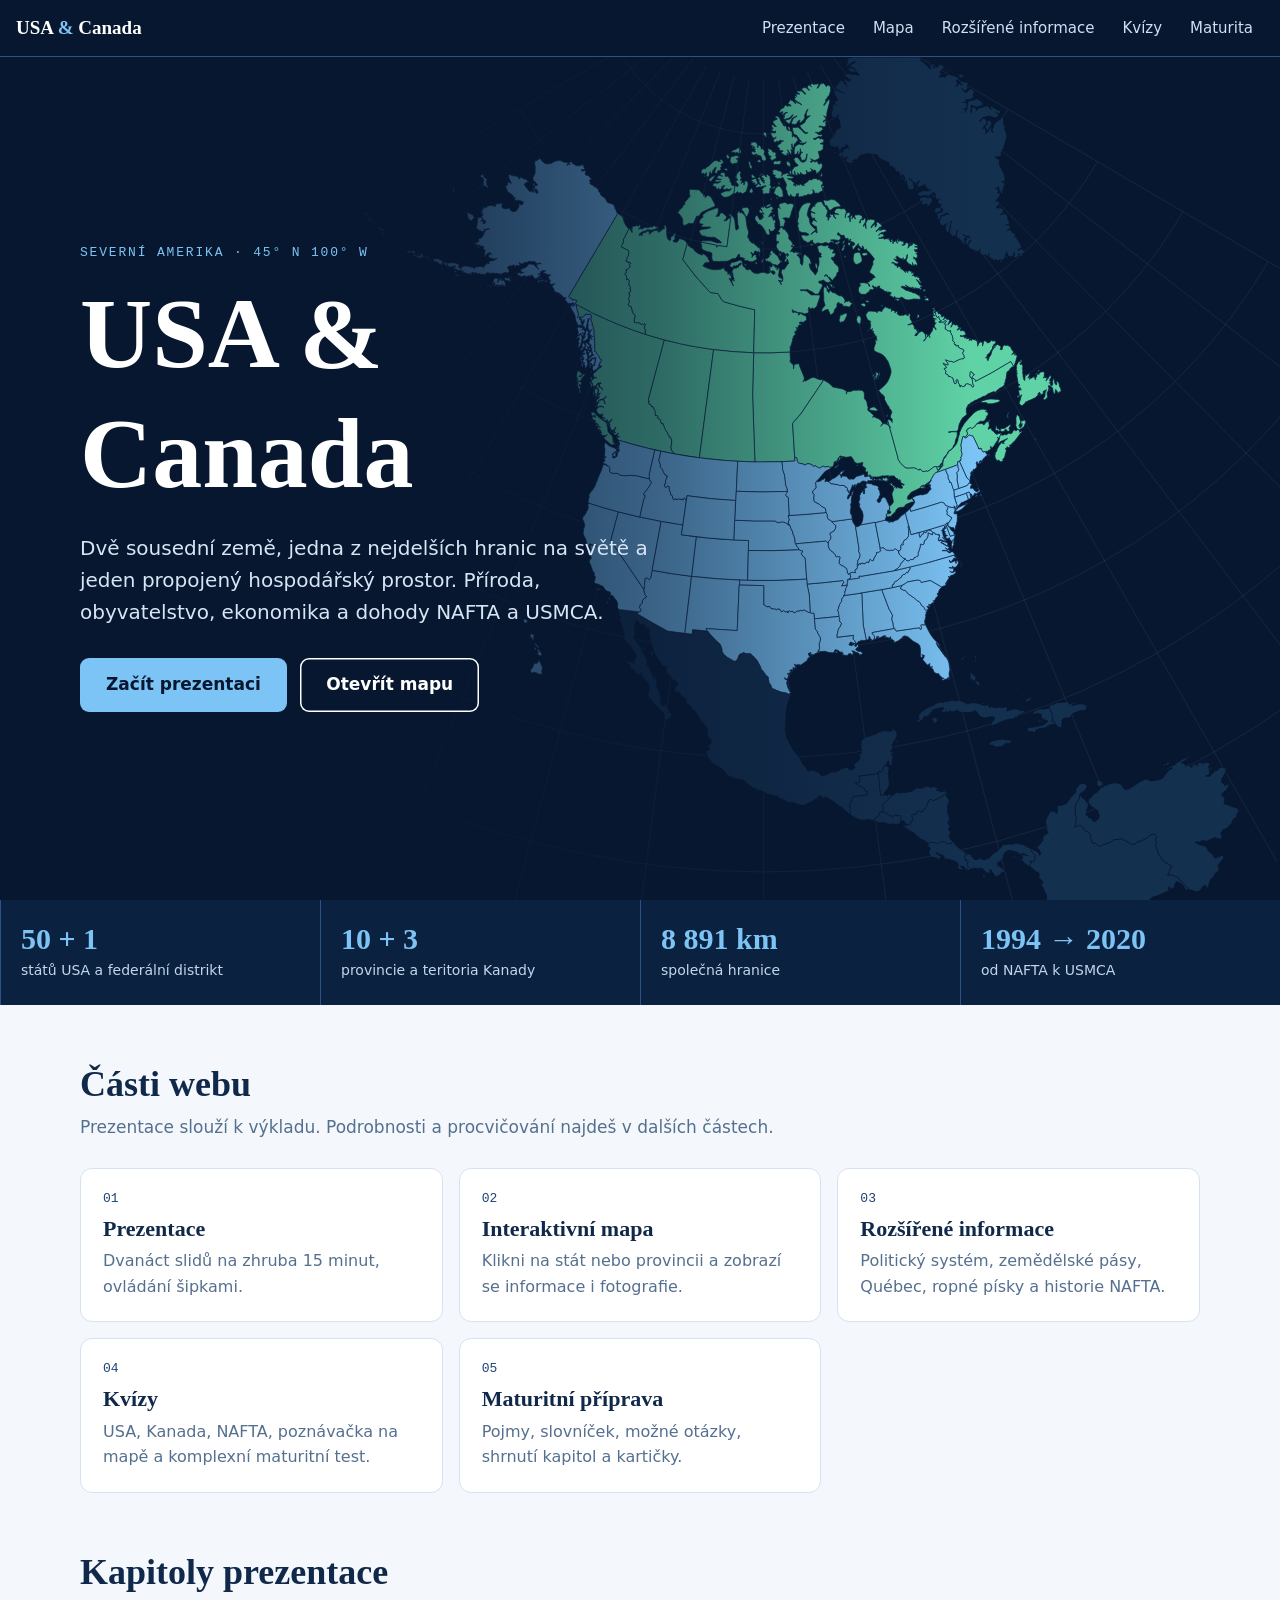
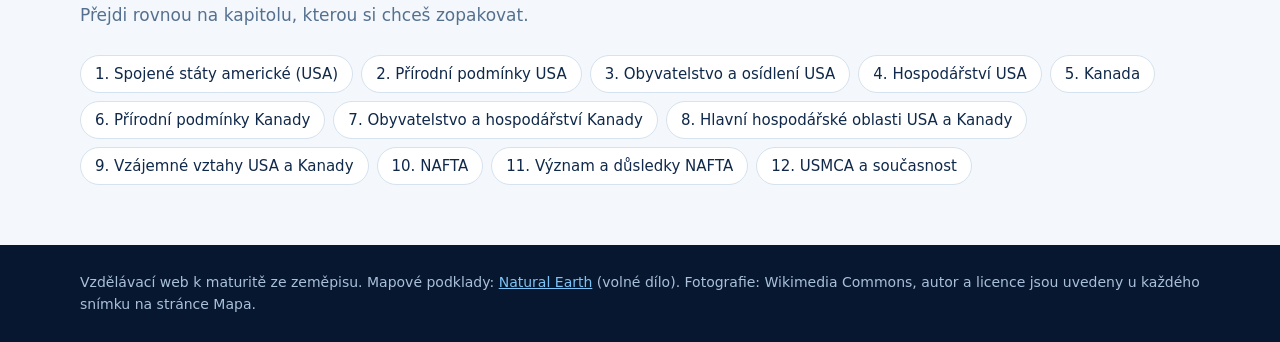
==== index.html @ e376329a "USA & Canada: vzdelavaci web k maturite Co-Authored-By: Claude Opus 5.5 <noreply@anthropic.com>" ====
<!doctype html>
<html lang="cs">
<head>
<meta charset="utf-8"><meta name="viewport" content="width=device-width,initial-scale=1">
<title>USA &amp; Canada | Geografie Severní Ameriky</title>
<meta name="description" content="Vzdělávací web o USA, Kanadě a dohodách NAFTA a USMCA: prezentace, interaktivní mapa, kvízy a maturitní příprava.">
<link rel="stylesheet" href="css/style.css">
</head>
<body>
<header class="top" id="top"></header>
<main>
  <section class="hero">
    <div class="hero-map" id="heromap" aria-hidden="true"></div>
    <div class="wrap" style="width:100%"><div class="hero-t">
      <div class="coord">Severní Amerika · 45° N 100° W</div>
      <h1>USA &amp; Canada</h1>
      <p>Dvě sousední země, jedna z nejdelších hranic na světě a jeden propojený hospodářský prostor. Příroda, obyvatelstvo, ekonomika a dohody NAFTA a USMCA.</p>
      <a class="btn" href="prezentace.html">Začít prezentaci</a>
      <a class="btn ghost" href="mapa.html" style="margin-left:8px">Otevřít mapu</a>
    </div></div>
  </section>
  <section class="stats" aria-label="Základní čísla">
    <div><b>50 + 1</b><span>států USA a federální distrikt</span></div>
    <div><b>10 + 3</b><span>provincie a teritoria Kanady</span></div>
    <div><b>8 891 km</b><span>společná hranice</span></div>
    <div><b>1994 → 2020</b><span>od NAFTA k USMCA</span></div>
  </section>
  <div class="wrap">
    <section class="sec">
      <h2>Části webu</h2>
      <p class="lead">Prezentace slouží k výkladu. Podrobnosti a procvičování najdeš v dalších částech.</p>
      <div class="cards">
        <a class="card" href="prezentace.html"><span class="n">01</span><h3>Prezentace</h3><p>Dvanáct slidů na zhruba 15 minut, ovládání šipkami.</p></a>
        <a class="card" href="mapa.html"><span class="n">02</span><h3>Interaktivní mapa</h3><p>Klikni na stát nebo provincii a zobrazí se informace i fotografie.</p></a>
        <a class="card" href="rozsirene.html"><span class="n">03</span><h3>Rozšířené informace</h3><p>Politický systém, zemědělské pásy, Québec, ropné písky a historie NAFTA.</p></a>
        <a class="card" href="kvizy.html"><span class="n">04</span><h3>Kvízy</h3><p>USA, Kanada, NAFTA, poznávačka na mapě a komplexní maturitní test.</p></a>
        <a class="card" href="maturita.html"><span class="n">05</span><h3>Maturitní příprava</h3><p>Pojmy, slovníček, možné otázky, shrnutí kapitol a kartičky.</p></a>
      </div>
    </section>
    <section class="sec">
      <h2>Kapitoly prezentace</h2>
      <p class="lead">Přejdi rovnou na kapitolu, kterou si chceš zopakovat.</p>
      <div class="chips" id="chapters"></div>
    </section>
  </div>
</main>
<footer id="foot"></footer>
<script src="js/geo-data.js"></script><script src="js/atlas.js"></script><script src="js/app.js"></script><script src="js/slides.js"></script>
<script>
const isUS=id=>id.startsWith("US_");
Atlas.draw(document.getElementById("heromap"),{view:"hero",pad:0,fills:Object.fromEntries(GEO.regions.map(r=>[r.id,isUS(r.id)?"c1":"c3"])),inset:false,title:"Mapa Severní Ameriky"});
document.getElementById("chapters").innerHTML=SLIDES.map((s,i)=>`<a class="chip" href="prezentace.html#${i+1}">${i+1}. ${s.t}</a>`).join("");
</script>
</body>
</html>
---- css/style.css ----
:root{
  --navy-950:#071730;--navy-900:#0b2140;--navy-800:#12305a;--navy-700:#1c4274;--line-dark:#2a5286;
  --sky:#7cc4f5;--sky-soft:#d9eefc;--paper:#f4f8fc;--white:#fff;--ink:#10294a;--muted:#55708f;--line:#d5e2ef;
  --c1:#7cc4f5;--c2:#f2c14e;--c3:#5fd3a6;--c4:#f28f6b;--c5:#b9a3f0;--ok:#127a55;--bad:#b83a3a;
  --serif:Georgia,"Times New Roman",serif;--sans:"Segoe UI",system-ui,-apple-system,Roboto,Arial,sans-serif;
}
*{box-sizing:border-box}
html{scroll-behavior:smooth;-webkit-text-size-adjust:100%}
body{margin:0;background:var(--paper);color:var(--ink);font:17px/1.6 var(--sans);overflow-wrap:break-word}
h1,h2,h3{font-family:var(--serif);font-weight:700;line-height:1.2;margin:0}
a{color:inherit}
button{font:inherit;cursor:pointer}
:focus-visible{outline:3px solid var(--c2);outline-offset:2px}
.wrap{max-width:1160px;margin:0 auto;padding:0 20px}

/* navigace */
.top{background:var(--navy-950);color:#fff;position:sticky;top:0;z-index:30;border-bottom:1px solid var(--line-dark)}
.top nav{display:flex;align-items:center;gap:6px;height:56px;padding:0 16px;overflow-x:auto;scrollbar-width:none}
.top nav::-webkit-scrollbar{display:none}
.brand{font:700 19px var(--serif);text-decoration:none;margin-right:auto;white-space:nowrap;padding-right:20px}
.brand span{color:var(--sky)}
.top a.l{color:#cfe0f2;text-decoration:none;padding:6px 11px;border-radius:7px;font-size:15px;white-space:nowrap}
.top a.l:hover{background:var(--navy-800);color:#fff}
.top a.l[aria-current]{background:var(--sky);color:var(--navy-950);font-weight:600}
footer{background:var(--navy-950);color:#a9c0da;font-size:14px;padding:26px 0;margin-top:60px}
footer a{color:var(--sky)}

/* úvod */
.hero{position:relative;background:var(--navy-950);color:#fff;overflow:hidden;min-height:calc(100vh - 57px);display:flex;align-items:center}
.hero-map{position:absolute;inset:0}
.hero-map svg{position:absolute;right:-6%;top:50%;transform:translateY(-50%);height:118%;width:auto;min-width:72%;max-width:none}
.hero:after{content:"";position:absolute;inset:0;background:linear-gradient(90deg,var(--navy-950) 22%,rgba(7,23,48,.55) 52%,rgba(7,23,48,0) 76%)}
.hero-t{position:relative;z-index:2;padding:60px 0;max-width:600px}
.coord{font:13px ui-monospace,Consolas,monospace;letter-spacing:.14em;color:var(--sky);text-transform:uppercase}
.hero h1{font-size:clamp(52px,9vw,100px);margin:14px 0 18px}
.hero p{font-size:20px;color:#d7e5f4;margin:0 0 30px}
.btn{display:inline-block;background:var(--sky);color:var(--navy-950);border:0;border-radius:9px;padding:13px 26px;font-weight:700;text-decoration:none;transition:transform .12s,background .12s}
.btn:hover{background:#a5d8fa;transform:translateY(-1px)}
.btn.ghost{background:transparent;color:inherit;box-shadow:inset 0 0 0 1.5px currentColor}
.btn.ghost:hover{background:rgba(124,196,245,.15)}
.stats{display:grid;grid-template-columns:repeat(4,1fr);background:var(--navy-900);color:#fff}
.stats div{padding:22px 20px;border-left:1px solid var(--line-dark)}
.stats b{display:block;font:700 30px var(--serif);color:var(--sky)}
.stats span{font-size:14px;color:#c4d6ea}
.sec{padding:58px 0 0}
.sec>h2,.pagehead h1{font-size:36px}
.lead{color:var(--muted);max-width:720px;margin:8px 0 26px}
.cards{display:grid;grid-template-columns:repeat(auto-fill,minmax(310px,1fr));gap:16px}
.card{background:#fff;border:1px solid var(--line);border-radius:12px;padding:22px;text-decoration:none;display:block;transition:border-color .15s,transform .15s}
a.card:hover{border-color:var(--navy-700);transform:translateY(-2px)}
.card h3{font-size:22px;margin:0 0 6px}
.card p{margin:0;color:var(--muted);font-size:16px}
.card .n{font:13px ui-monospace,Consolas,monospace;color:var(--navy-700);display:block;margin-bottom:10px}
.chips{display:flex;flex-wrap:wrap;gap:8px}
.chip{background:#fff;border:1px solid var(--line);color:var(--ink);border-radius:99px;padding:6px 14px;text-decoration:none;font-size:15px}
a.chip:hover{border-color:var(--navy-700)}
.pagehead{background:var(--navy-900);color:#fff;padding:44px 0 38px}
.pagehead p{margin:8px 0 0;color:#c9dbef;max-width:720px}

/* mapy */
.atlas{width:100%}
.atlas svg{display:block;width:100%;height:100%}
.atlas .sea-line{fill:none;stroke:#fff;stroke-opacity:.07;vector-effect:non-scaling-stroke;stroke-width:1}
.atlas .ct{fill:#14304f;stroke:var(--navy-950);stroke-width:.6;vector-effect:non-scaling-stroke}
.atlas .ct.c3{fill:var(--c3)}
.atlas .rg{fill:#27517f;stroke:#0d2547;stroke-width:.7;vector-effect:non-scaling-stroke;stroke-linejoin:round;transition:fill .12s,opacity .12s}
.atlas .rg.dim{fill:#16335a}
.c1{--f:var(--c1)}.c2{--f:var(--c2)}.c3{--f:var(--c3)}.c4{--f:var(--c4)}.c5{--f:var(--c5)}
.atlas .rg.c1,.atlas .rg.c2,.atlas .rg.c3,.atlas .rg.c4,.atlas .rg.c5{fill:var(--f)}
.atlas .rg.target,.atlas .ct.target{fill:var(--c2)}
.atlas text{fill:#fff;paint-order:stroke;stroke:#071730;stroke-linejoin:round;font-family:var(--sans);font-weight:600}
.atlas text.t-range{font-style:italic;fill:#ffe0a8}
.atlas text.t-dark{fill:#071730;stroke:rgba(255,255,255,.65)}
.atlas .ln{fill:none;stroke-linecap:round;stroke-linejoin:round;vector-effect:non-scaling-stroke}
.atlas .ln.range{stroke:#e6a356;stroke-width:6;stroke-opacity:.9}
.atlas .ln.river{stroke:#a9e1ff;stroke-width:3}
.atlas .ln.border{stroke:#fff;stroke-width:4}
.atlas .ln.mega{stroke:var(--c2);stroke-width:7;stroke-opacity:.85}
.atlas .area{fill:rgba(242,193,78,.42);stroke:var(--c2);stroke-width:1.5;stroke-dasharray:5 4;vector-effect:non-scaling-stroke}
.atlas .inset.solid{fill:#0b2140}
.atlas .inset{fill:none;stroke:#8fb2d6;stroke-width:1;stroke-dasharray:4 3;vector-effect:non-scaling-stroke}
.atlas .mk{fill:#fff;stroke:#071730;stroke-width:1.2;vector-effect:non-scaling-stroke}
.atlas .mk.c2,.atlas .mk.c3,.atlas .mk.c4,.atlas .mk.c5,.atlas .mk.c1{fill:var(--f)}
.atlas .rg.hit{cursor:pointer}
.atlas .rg.hit:hover{filter:brightness(1.22)}
.atlas .rg.sel{fill:#fff;stroke:var(--navy-950)}
.atlas .rg.off{opacity:.3}
.legend{display:flex;flex-wrap:wrap;gap:6px 18px;font-size:.82em;color:#d7e5f4;margin-top:8px}
.legend i{display:inline-block;width:14px;height:14px;border-radius:3px;background:var(--f);vertical-align:-2px;margin-right:6px}

/* prezentace */
body.deckpage{background:var(--navy-950);height:100vh;height:100dvh;overflow:hidden;display:flex;flex-direction:column}
#deck{flex:1;min-height:0;display:flex;flex-direction:column;background:var(--navy-950);color:#fff}
.viewport{flex:1;min-height:0;position:relative;overflow:hidden}
.stage{width:1600px;height:900px;position:absolute;left:50%;top:50%;transform-origin:center}
.slide{width:100%;height:100%;display:flex;flex-direction:column;padding:44px 60px 34px;animation:in .28s ease}
@keyframes in{from{opacity:0;transform:translateX(16px)}to{opacity:1;transform:none}}
@media (prefers-reduced-motion:reduce){.slide{animation:none}html{scroll-behavior:auto}}
.slide .kick{font:17px ui-monospace,Consolas,monospace;color:var(--sky);letter-spacing:.12em;text-transform:uppercase}
.slide h2{font-size:56px;margin:6px 0 24px}
.body{flex:1;min-height:0;display:grid;grid-template-columns:minmax(0,1fr) minmax(0,1fr);gap:36px}
.body.wide{grid-template-columns:minmax(0,1.32fr) minmax(0,1fr)}
.body.full{grid-template-columns:1fr 1fr}
.slide ul{list-style:none;margin:0;padding:0}
.slide li{position:relative;padding:0 0 0 24px;margin:0 0 12px;font-size:29px;line-height:1.26;color:#e7f0fa}
.slide li:before{content:"";position:absolute;left:0;top:.46em;width:10px;height:10px;background:var(--sky);border-radius:50%}
.slide li b{color:#fff}
.groups{display:grid;grid-template-columns:1fr 1fr;gap:26px}
.groups h3{font:700 30px var(--serif);color:var(--sky);margin:0 0 14px}
.groups li{font-size:25px;margin-bottom:10px}
.body.full .groups{grid-column:1/3;gap:60px}
.body.full .groups li{font-size:29px;margin-bottom:15px}
.body.full .bad li:before{background:var(--c4)}.body.full .good li:before{background:var(--c3)}
.body.full .bad h3{color:var(--c4)}.body.full .good h3{color:var(--c3)}
.sub{font:italic 28px var(--serif);color:var(--sky);margin:-12px 0 16px}
.vis{min-height:0;display:flex;flex-direction:column;font-size:21px}
.vis .atlas{flex:1;min-height:0;display:flex;flex-direction:column}
.vis .atlas svg{flex:1;min-height:0}
.cap{font-size:17px;color:#9fb9d6;margin-top:6px}
.controls{height:54px;flex:none;display:flex;align-items:center;gap:12px;padding:0 16px;border-top:1px solid var(--line-dark);background:var(--navy-900)}
.controls button{background:var(--navy-800);color:#fff;border:0;border-radius:8px;height:38px;min-width:46px;padding:0 12px}
.controls button:hover{background:var(--navy-700)}
.controls button:disabled{opacity:.35;cursor:default}
.bar{flex:1;height:5px;background:var(--navy-700);border-radius:9px;overflow:hidden}
.bar i{display:block;height:100%;background:var(--sky);transition:width .2s}
.count{font:14px ui-monospace,Consolas,monospace;color:#c4d6ea;white-space:nowrap}
.hint{font-size:13px;color:#8fa9c6;white-space:nowrap}

/* interaktivní mapa */
body.mappage{background:var(--navy-950);color:#fff}
.maplayout{display:grid;grid-template-columns:minmax(0,1fr) 420px;min-height:calc(100vh - 57px)}
.mapcol{padding:20px 24px;min-width:0}
.mapcol h1{font-size:32px}
.mapcol p{color:#c4d6ea;margin:4px 0 12px}
.filters{display:flex;flex-wrap:wrap;gap:7px;margin-bottom:10px}
.filters button{background:var(--navy-800);color:#dce9f6;border:1px solid var(--line-dark);border-radius:99px;padding:5px 13px;font-size:14px}
.filters button[aria-pressed=true]{background:var(--sky);color:var(--navy-950);border-color:var(--sky);font-weight:600}
#map svg{max-height:calc(100vh - 225px)}
.panel{background:var(--navy-900);border-left:1px solid var(--line-dark);padding:24px;max-height:calc(100vh - 57px);overflow:auto;position:sticky;top:57px}
.panel h2{font-size:32px}
.panel .tag{color:var(--sky);font-size:15px;margin:4px 0 14px}
.panel figure{margin:0 0 14px}
.panel img{width:100%;aspect-ratio:16/10;object-fit:cover;border-radius:9px;display:block;background:var(--navy-800)}
.panel figcaption{font-size:12.5px;color:#9fb9d6;margin-top:5px;line-height:1.4}
.panel figcaption a{color:#bcdcf6}
.panel ul{padding-left:20px;margin:0 0 14px}
.panel li{margin-bottom:6px}
.fun{background:var(--navy-800);border-left:3px solid var(--c2);padding:11px 14px;border-radius:0 8px 8px 0;font-size:16px}
.fun b{color:var(--c2);display:block;font-size:13px;letter-spacing:.06em;text-transform:uppercase}

/* obsah */
.layout{display:grid;grid-template-columns:230px minmax(0,1fr);gap:44px;padding-top:36px}
.toc{position:sticky;top:76px;align-self:start;font-size:15px}
.toc b{display:block;margin:14px 0 4px;font-family:var(--serif);font-size:17px}
.toc a{display:block;color:var(--muted);text-decoration:none;padding:2px 0}
.toc a:hover{color:var(--navy-700)}
article h2{font-size:34px;margin:0 0 6px;padding-top:12px}
article .part{margin-bottom:48px}
article h3{font-size:24px;margin:30px 0 8px;scroll-margin-top:76px}
article p{margin:0 0 12px}
article ul{margin:0 0 12px;padding-left:22px}
.tblw{overflow-x:auto;margin:10px 0 16px}
table{border-collapse:collapse;width:100%;background:#fff;font-size:16px}
th,td{padding:8px 12px;border:1px solid var(--line);text-align:left;vertical-align:top}
th{background:var(--navy-900);color:#fff;font-weight:600}

/* kvízy a maturita */
.quizbox{max-width:800px;margin:32px auto 0}
.qhead{display:flex;justify-content:space-between;font-size:15px;color:var(--muted);margin-bottom:6px}
.qbar{height:6px;background:var(--line);border-radius:9px;overflow:hidden;margin-bottom:22px}
.qbar i{display:block;height:100%;background:var(--navy-700)}
.q{font:700 26px/1.3 var(--serif);margin:0 0 18px}
.qmap{background:var(--navy-950);color:#fff;border-radius:12px;padding:10px;margin-bottom:16px;font-size:16px}
.qmap svg{max-height:340px}
.opts{display:grid;gap:10px}
.opt{display:flex;gap:13px;align-items:flex-start;text-align:left;background:#fff;border:1.5px solid var(--line);border-radius:10px;padding:13px 15px;color:var(--ink);width:100%}
.opt:hover:not(:disabled){border-color:var(--navy-700)}
.opt b{flex:none;width:28px;height:28px;line-height:28px;text-align:center;border-radius:6px;background:var(--sky-soft);font-size:15px}
.opt.right{border-color:var(--ok);background:#e6f6ef}.opt.right b{background:var(--ok);color:#fff}
.opt.wrong{border-color:var(--bad);background:#fbeaea}.opt.wrong b{background:var(--bad);color:#fff}
.opt:disabled{cursor:default;color:var(--ink)}
.expl{margin:16px 0;padding:13px 16px;border-radius:9px;background:var(--sky-soft)}
.expl b{display:block}
.rownext{display:flex;justify-content:flex-end;gap:10px;flex-wrap:wrap}
.btn.dark{background:var(--navy-900);color:#fff}
.btn.dark:hover{background:var(--navy-700)}
.result{text-align:center;padding:20px 0}
.result .pct{font:700 92px/1 var(--serif);color:var(--navy-700)}
.review{margin-top:28px}
.review .card{margin-bottom:10px}
.tabs{display:flex;flex-wrap:wrap;gap:8px;margin:28px 0 22px}
.tabs button{background:#fff;border:1px solid var(--line);border-radius:8px;padding:8px 15px;color:var(--ink)}
.tabs button[aria-selected=true]{background:var(--navy-900);color:#fff;border-color:var(--navy-900)}
dl.terms{display:grid;grid-template-columns:repeat(auto-fill,minmax(330px,1fr));gap:12px;margin:0}
dl.terms div{background:#fff;border:1px solid var(--line);border-radius:10px;padding:13px 16px}
dl.terms dt{font:700 19px var(--serif)}
dl.terms dd{margin:3px 0 0;color:#365272;font-size:16px}
.search{width:100%;max-width:420px;padding:10px 14px;border:1px solid var(--line);border-radius:8px;font:inherit;margin-bottom:16px}
details{background:#fff;border:1px solid var(--line);border-radius:10px;margin-bottom:9px}
summary{cursor:pointer;font-weight:600;padding:13px 16px}
details>div{padding:0 16px 14px 16px;color:#2f4a6b}
.flash{perspective:1200px;max-width:600px;margin:0 auto;height:310px}
.flash button.face-w{all:unset;display:block;width:100%;height:100%;cursor:pointer}
.flash .in{position:relative;display:block;width:100%;height:100%;transition:transform .4s;transform-style:preserve-3d}
.flash .flip .in{transform:rotateY(180deg)}
.flash .f{position:absolute;inset:0;display:flex;align-items:center;justify-content:center;text-align:center;padding:28px;border-radius:16px;backface-visibility:hidden;-webkit-backface-visibility:hidden}
.flash .f1{background:var(--navy-900);color:#fff;font:700 38px/1.2 var(--serif)}
.flash .f2{background:#fff;border:1.5px solid var(--navy-700);transform:rotateY(180deg);font-size:21px;line-height:1.45}
.fctl{display:flex;justify-content:center;gap:10px;margin-top:18px;flex-wrap:wrap}
.fstat{text-align:center;color:var(--muted);margin-bottom:12px}

@media (max-width:900px){
  .maplayout{grid-template-columns:1fr}
  .panel{position:static;max-height:none;border-left:0;border-top:1px solid var(--line-dark)}
  #map svg{max-height:none}
  .layout{grid-template-columns:1fr;gap:10px}
  .toc{position:static;background:#fff;border:1px solid var(--line);border-radius:10px;padding:6px 16px 14px}
  .stats{grid-template-columns:1fr 1fr}
  .hero:after{background:rgba(7,23,48,.68)}
  .hero-map svg{right:-30%;height:100%}
  body.deckpage{height:auto;overflow:auto;display:block}
  .viewport{overflow:visible}
  .stage{position:static;width:auto;height:auto;transform:none!important}
  .slide{padding:22px 16px;height:auto}
  .slide h2{font-size:32px;margin-bottom:16px}
  .body,.body.wide,.body.full{display:block}
  .slide li,.groups li,.body.full .groups li{font-size:18px}
  .groups{grid-template-columns:1fr;gap:12px}
  .groups h3{font-size:23px}
  .sub{font-size:20px;margin:-8px 0 12px}
  .vis{margin-top:18px;font-size:14px}
  .controls{position:sticky;bottom:0}
  .hint{display:none}
  .q{font-size:22px}
  .flash .f1{font-size:29px}
  dl.terms{grid-template-columns:1fr}
  .cards{grid-template-columns:1fr}
}
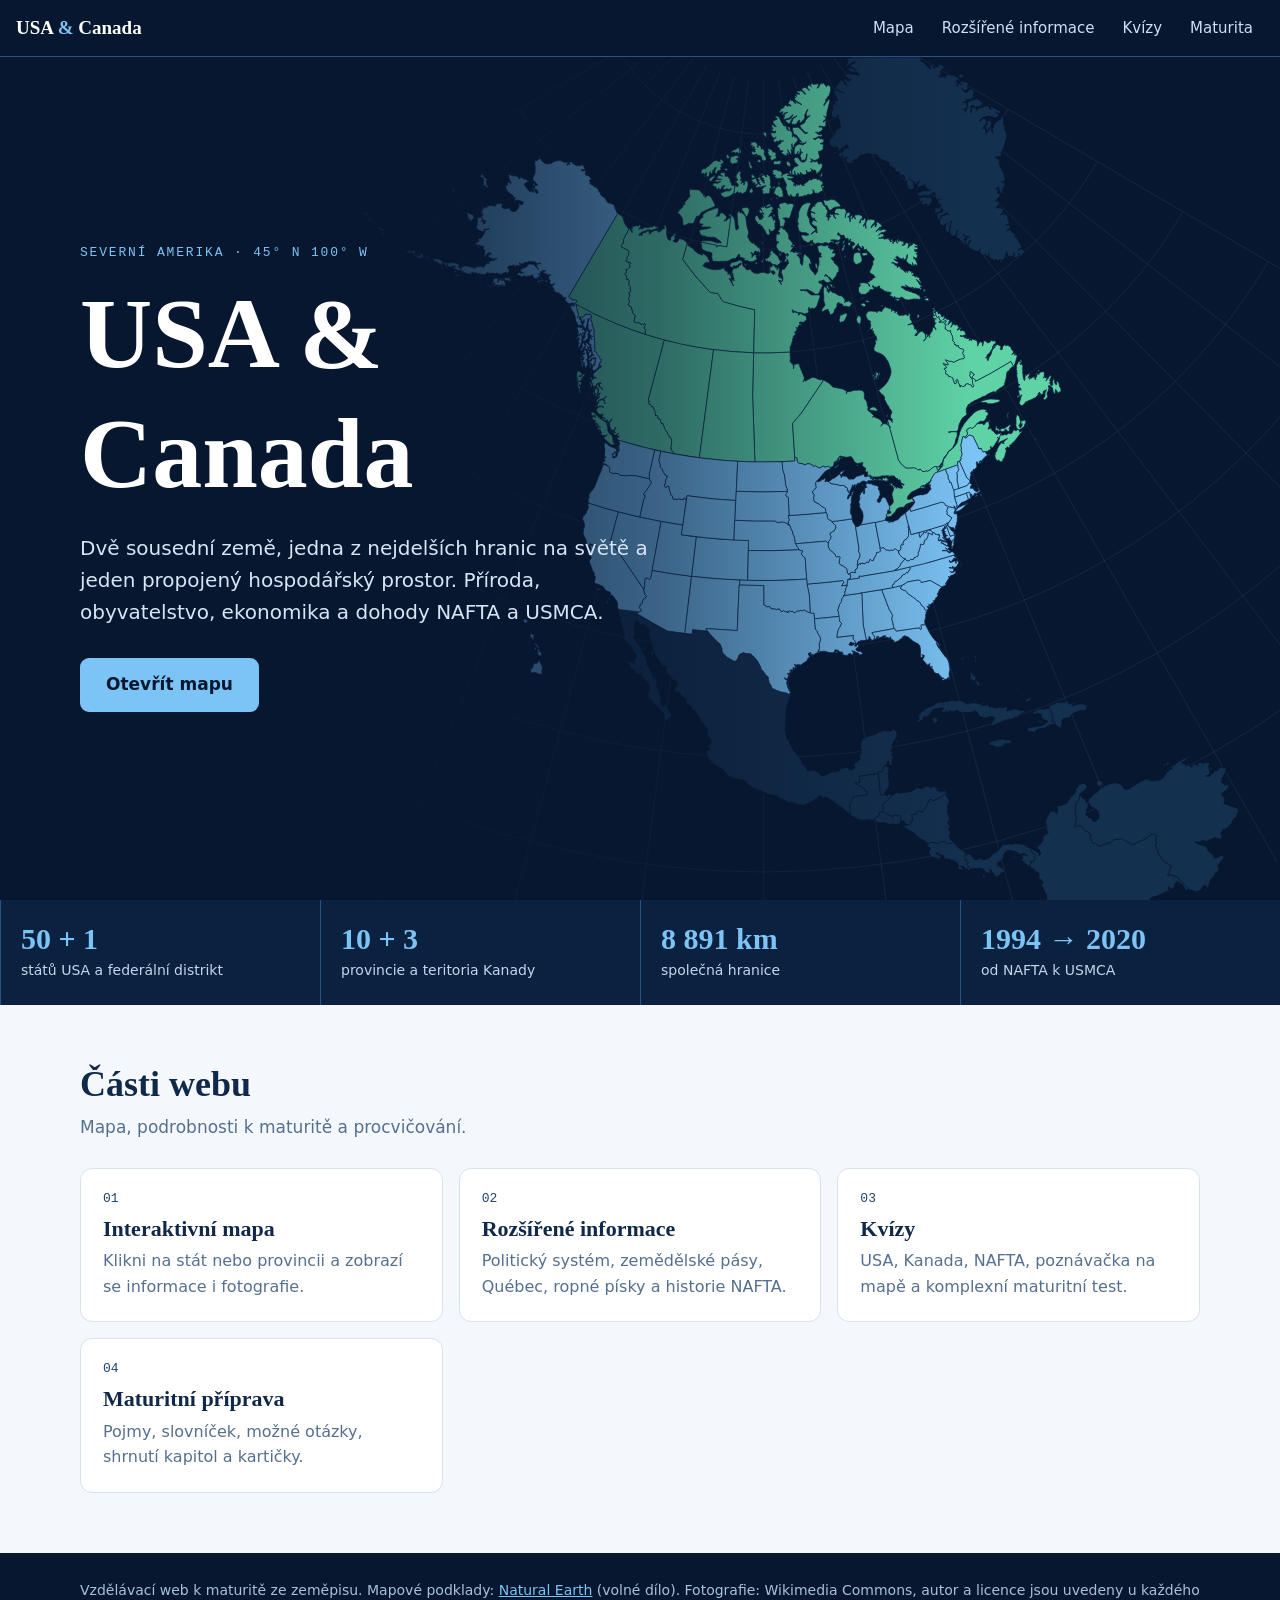
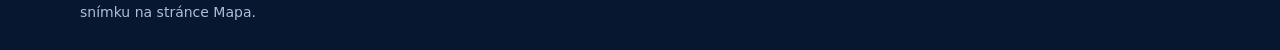
==== commit c0f97265: "Odstraneni prezentace z webu Co-Authored-By: Claude Opus 5.5 <noreply@anthropic.com>" ====
--- a/index.html
+++ b/index.html
@@ -15,8 +15,7 @@
       <div class="coord">Severní Amerika · 45° N 100° W</div>
       <h1>USA &amp; Canada</h1>
       <p>Dvě sousední země, jedna z nejdelších hranic na světě a jeden propojený hospodářský prostor. Příroda, obyvatelstvo, ekonomika a dohody NAFTA a USMCA.</p>
-      <a class="btn" href="prezentace.html">Začít prezentaci</a>
-      <a class="btn ghost" href="mapa.html" style="margin-left:8px">Otevřít mapu</a>
+      <a class="btn" href="mapa.html">Otevřít mapu</a>
     </div></div>
   </section>
   <section class="stats" aria-label="Základní čísla">
@@ -28,28 +27,21 @@
   <div class="wrap">
     <section class="sec">
       <h2>Části webu</h2>
-      <p class="lead">Prezentace slouží k výkladu. Podrobnosti a procvičování najdeš v dalších částech.</p>
+      <p class="lead">Mapa, podrobnosti k maturitě a procvičování.</p>
       <div class="cards">
-        <a class="card" href="prezentace.html"><span class="n">01</span><h3>Prezentace</h3><p>Dvanáct slidů na zhruba 15 minut, ovládání šipkami.</p></a>
-        <a class="card" href="mapa.html"><span class="n">02</span><h3>Interaktivní mapa</h3><p>Klikni na stát nebo provincii a zobrazí se informace i fotografie.</p></a>
-        <a class="card" href="rozsirene.html"><span class="n">03</span><h3>Rozšířené informace</h3><p>Politický systém, zemědělské pásy, Québec, ropné písky a historie NAFTA.</p></a>
-        <a class="card" href="kvizy.html"><span class="n">04</span><h3>Kvízy</h3><p>USA, Kanada, NAFTA, poznávačka na mapě a komplexní maturitní test.</p></a>
-        <a class="card" href="maturita.html"><span class="n">05</span><h3>Maturitní příprava</h3><p>Pojmy, slovníček, možné otázky, shrnutí kapitol a kartičky.</p></a>
+        <a class="card" href="mapa.html"><span class="n">01</span><h3>Interaktivní mapa</h3><p>Klikni na stát nebo provincii a zobrazí se informace i fotografie.</p></a>
+        <a class="card" href="rozsirene.html"><span class="n">02</span><h3>Rozšířené informace</h3><p>Politický systém, zemědělské pásy, Québec, ropné písky a historie NAFTA.</p></a>
+        <a class="card" href="kvizy.html"><span class="n">03</span><h3>Kvízy</h3><p>USA, Kanada, NAFTA, poznávačka na mapě a komplexní maturitní test.</p></a>
+        <a class="card" href="maturita.html"><span class="n">04</span><h3>Maturitní příprava</h3><p>Pojmy, slovníček, možné otázky, shrnutí kapitol a kartičky.</p></a>
       </div>
-    </section>
-    <section class="sec">
-      <h2>Kapitoly prezentace</h2>
-      <p class="lead">Přejdi rovnou na kapitolu, kterou si chceš zopakovat.</p>
-      <div class="chips" id="chapters"></div>
     </section>
   </div>
 </main>
 <footer id="foot"></footer>
-<script src="js/geo-data.js"></script><script src="js/atlas.js"></script><script src="js/app.js"></script><script src="js/slides.js"></script>
+<script src="js/geo-data.js"></script><script src="js/atlas.js"></script><script src="js/app.js"></script>
 <script>
 const isUS=id=>id.startsWith("US_");
 Atlas.draw(document.getElementById("heromap"),{view:"hero",pad:0,fills:Object.fromEntries(GEO.regions.map(r=>[r.id,isUS(r.id)?"c1":"c3"])),inset:false,title:"Mapa Severní Ameriky"});
-document.getElementById("chapters").innerHTML=SLIDES.map((s,i)=>`<a class="chip" href="prezentace.html#${i+1}">${i+1}. ${s.t}</a>`).join("");
 </script>
 </body>
 </html>
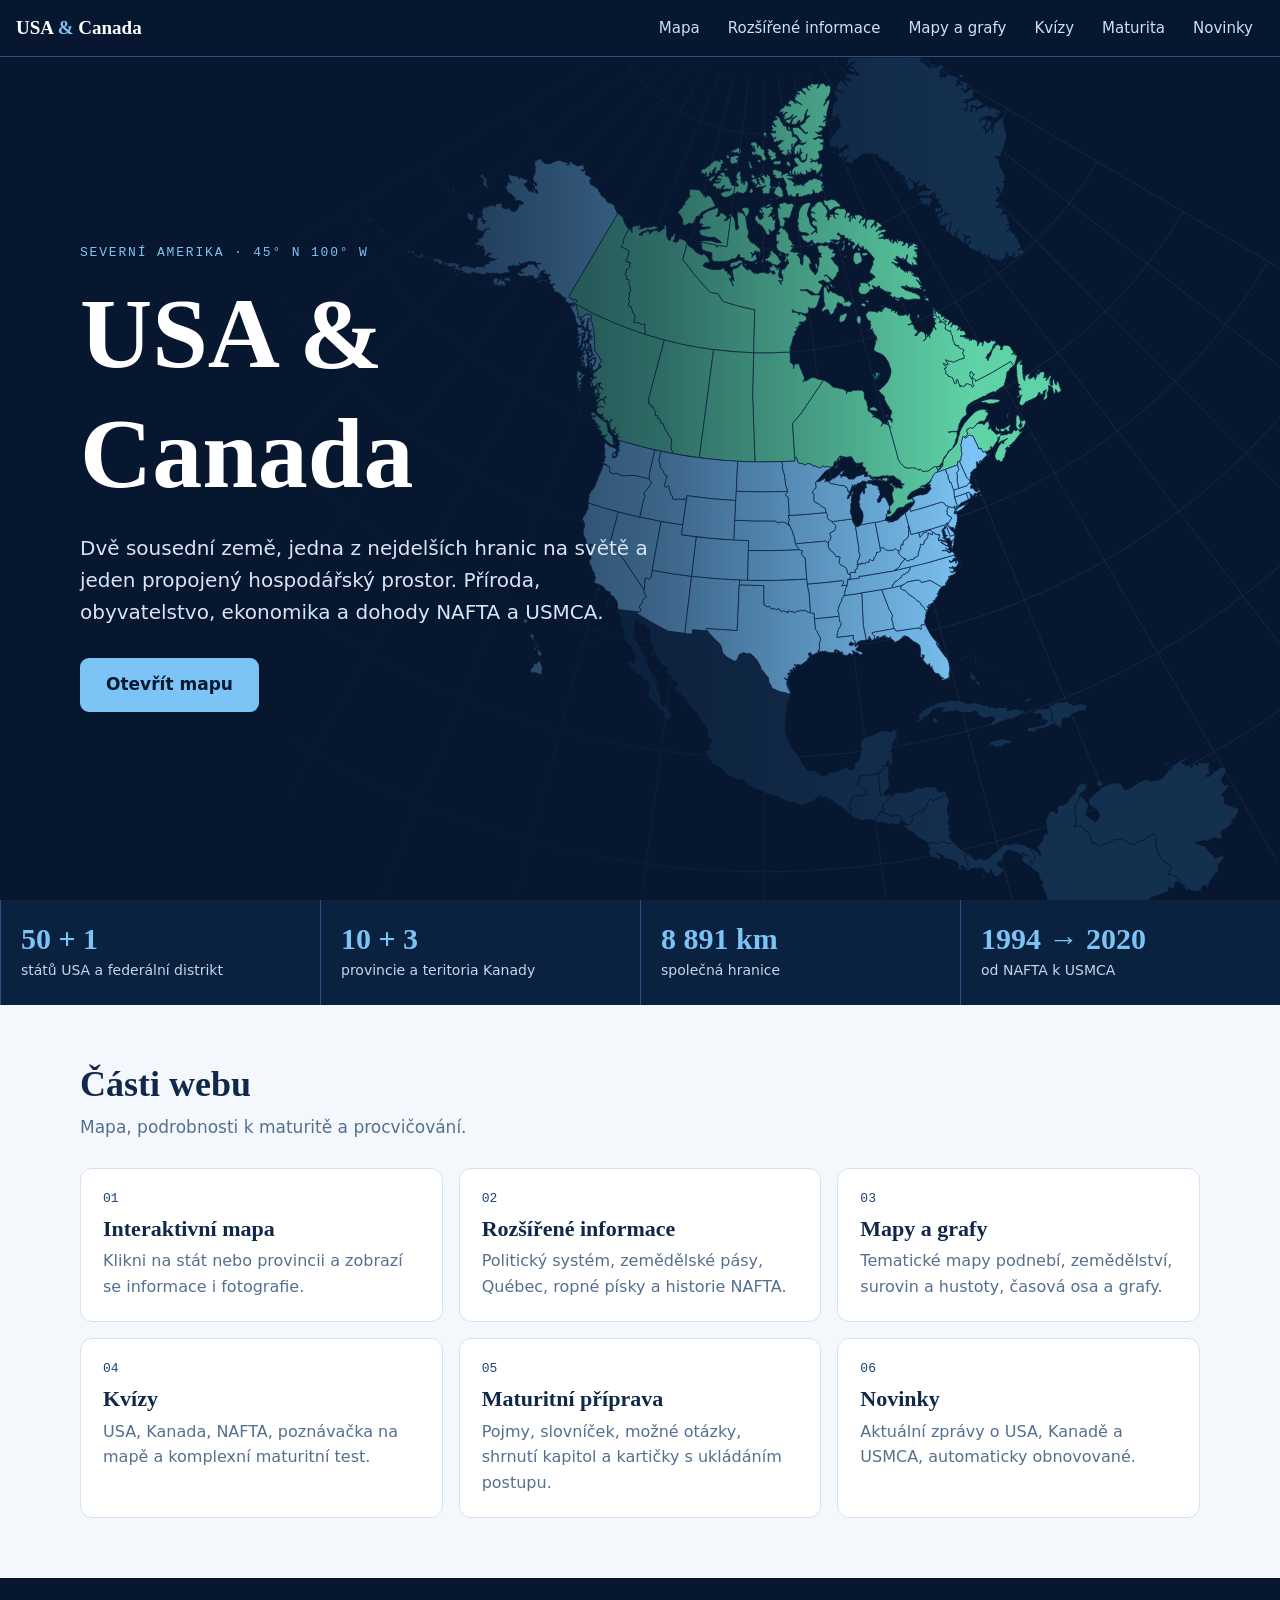
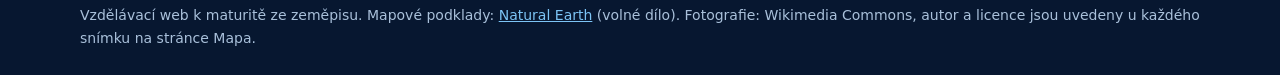
==== commit 7d92e4c2: "Mapy a grafy, casova osa, karticky s pameti, slovnicek, novinky Co-Authored-By: Claude Opus 5.5 <nor" ====
--- a/index.html
+++ b/index.html
@@ -31,8 +31,10 @@
       <div class="cards">
         <a class="card" href="mapa.html"><span class="n">01</span><h3>Interaktivní mapa</h3><p>Klikni na stát nebo provincii a zobrazí se informace i fotografie.</p></a>
         <a class="card" href="rozsirene.html"><span class="n">02</span><h3>Rozšířené informace</h3><p>Politický systém, zemědělské pásy, Québec, ropné písky a historie NAFTA.</p></a>
-        <a class="card" href="kvizy.html"><span class="n">03</span><h3>Kvízy</h3><p>USA, Kanada, NAFTA, poznávačka na mapě a komplexní maturitní test.</p></a>
-        <a class="card" href="maturita.html"><span class="n">04</span><h3>Maturitní příprava</h3><p>Pojmy, slovníček, možné otázky, shrnutí kapitol a kartičky.</p></a>
+        <a class="card" href="prehled.html"><span class="n">03</span><h3>Mapy a grafy</h3><p>Tematické mapy podnebí, zemědělství, surovin a hustoty, časová osa a grafy.</p></a>
+        <a class="card" href="kvizy.html"><span class="n">04</span><h3>Kvízy</h3><p>USA, Kanada, NAFTA, poznávačka na mapě a komplexní maturitní test.</p></a>
+        <a class="card" href="maturita.html"><span class="n">05</span><h3>Maturitní příprava</h3><p>Pojmy, slovníček, možné otázky, shrnutí kapitol a kartičky s ukládáním postupu.</p></a>
+        <a class="card" href="novinky.html"><span class="n">06</span><h3>Novinky</h3><p>Aktuální zprávy o USA, Kanadě a USMCA, automaticky obnovované.</p></a>
       </div>
     </section>
   </div>
--- a/css/style.css
+++ b/css/style.css
@@ -148,6 +148,11 @@
 .fun{background:var(--navy-800);border-left:3px solid var(--c2);padding:11px 14px;border-radius:0 8px 8px 0;font-size:16px}
 .fun b{color:var(--c2);display:block;font-size:13px;letter-spacing:.06em;text-transform:uppercase}
 
+.mapsearch{width:100%;max-width:340px;padding:7px 12px;border-radius:8px;border:1px solid var(--line-dark);background:var(--navy-800);color:#fff;font:inherit;margin-bottom:10px}
+.facts{background:transparent;margin:0 0 14px;font-size:15px}
+.facts th,.facts td{background:transparent;border:0;border-bottom:1px solid var(--line-dark);padding:5px 8px 5px 0;color:#e7f0fa}
+.facts th{color:#9fc4e6;font-weight:500;white-space:nowrap}
+.panel .src{font-size:13px;color:#9fb9d6;margin:12px 0 0}.panel .src a{color:#bcdcf6}
 /* obsah */
 .layout{display:grid;grid-template-columns:230px minmax(0,1fr);gap:44px;padding-top:36px}
 .toc{position:sticky;top:76px;align-self:start;font-size:15px}
@@ -164,6 +169,19 @@
 th,td{padding:8px 12px;border:1px solid var(--line);text-align:left;vertical-align:top}
 th{background:var(--navy-900);color:#fff;font-weight:600}
 
+/* slepá mapa */
+.blind{max-width:1040px;margin:26px auto 0}
+.bprompt{background:var(--navy-900);color:#fff;border-radius:12px 12px 0 0;padding:14px 20px;display:flex;justify-content:space-between;gap:14px;align-items:center;flex-wrap:wrap}
+.bprompt strong{font:700 27px var(--serif);color:var(--c2)}
+.bmap{background:var(--navy-950);padding:10px;border-radius:0 0 12px 12px}
+.bmap svg{max-height:calc(100vh - 200px)}.blind{scroll-margin-top:66px}
+.bmap .rg.hit:hover{fill:#3a6fa8;filter:none}
+.bmap .rg.ok{fill:var(--c3)}.bmap .rg.no{fill:var(--bad)}.bmap .rg.show{fill:var(--c2)}
+.bmap .pt{cursor:pointer;fill:#fff;stroke:#071730;vector-effect:non-scaling-stroke;stroke-width:1.2}
+.bmap .pt:hover{fill:var(--sky)}.bmap .pt.ok{fill:var(--c3)}.bmap .pt.no{fill:var(--bad)}.bmap .pt.show{fill:var(--c2)}
+.bfb{min-height:30px;margin:10px 0;font-weight:600}
+.bfb.good{color:var(--ok)}.bfb.bad{color:var(--bad)}
+.grouph{font-size:26px;margin:0 0 12px}.grouph+.cards{margin-bottom:30px}
 /* kvízy a maturita */
 .quizbox{max-width:800px;margin:32px auto 0}
 .qhead{display:flex;justify-content:space-between;font-size:15px;color:var(--muted);margin-bottom:6px}
@@ -209,6 +227,51 @@
 .fctl{display:flex;justify-content:center;gap:10px;margin-top:18px;flex-wrap:wrap}
 .fstat{text-align:center;color:var(--muted);margin-bottom:12px}
 
+/* mapy a grafy */
+.s1{--f:#d6ebfb}.s2{--f:#9fcdef}.s3{--f:#5fa6dc}.s4{--f:#2e72b6}.s5{--f:#123f7a}
+.atlas .rg.s1,.atlas .rg.s2,.atlas .rg.s3,.atlas .rg.s4,.atlas .rg.s5{fill:var(--f)}
+.legend .s1 i,.legend .s2 i,.legend .s3 i,.legend .s4 i,.legend .s5 i{outline:1px solid #8fb2d6}
+.legend span:not([class]) i,.legend span[class=""] i{background:#fff}
+.tmap{background:var(--navy-950);border-radius:12px;padding:12px;margin-top:10px}
+.tmap svg{max-height:calc(100vh - 230px)}
+.filters.light button{background:#fff;color:var(--ink);border-color:var(--line)}
+.filters.light button[aria-pressed=true]{background:var(--navy-900);color:#fff;border-color:var(--navy-900)}
+.muted{color:var(--muted)}
+.dot{display:inline-block;width:10px;height:10px;border-radius:50%;margin-right:6px;background:var(--d)}
+.tUS{--d:#1f5fa8}.tCA{--d:#c8571f}.tNA{--d:#2f8a5a}
+ol.tl{list-style:none;margin:10px 0 0;padding:0 0 0 22px;border-left:3px solid var(--line);max-width:860px}
+ol.tl li{position:relative;margin:0 0 8px}
+ol.tl li:before{content:"";position:absolute;left:-31px;top:16px;width:13px;height:13px;border-radius:50%;background:var(--d);border:3px solid var(--paper)}
+ol.tl details{margin:0}
+ol.tl summary{display:flex;gap:12px;align-items:baseline;flex-wrap:wrap}
+.yr{font:700 18px var(--serif);min-width:92px;color:var(--navy-700)}
+.ar{font-size:12px;text-transform:uppercase;letter-spacing:.06em;color:var(--d);font-weight:700;min-width:120px}
+.chartbox{background:#fff;border:1px solid var(--line);border-radius:12px;padding:20px 22px;margin-bottom:18px;max-width:820px}
+.chartbox h2{font-size:24px}
+.chartbox p{margin:4px 0 10px}
+svg.chart{width:100%;height:auto;display:block;font-family:var(--sans)}
+.chart .grid{stroke:#e3ebf3;stroke-width:1}
+.chart .ax{fill:var(--muted);font-size:12px}
+.chart .lab{fill:var(--ink);font-size:13px;font-weight:600}
+.chart .in{fill:#fff;font-size:12px;font-weight:600;pointer-events:none}
+.chart .ln{fill:none;stroke-width:2.5;stroke-linejoin:round}
+.chart .dt{stroke:#fff;stroke-width:2}
+.chart .cross{stroke:var(--muted);stroke-dasharray:3 3}
+.chart .bar:hover path,.chart .seg:hover{opacity:.85}
+.sw{display:inline-block;width:11px;height:11px;border-radius:3px;margin:0 5px 0 3px;vertical-align:-1px}
+.clegend{display:flex;gap:16px;flex-wrap:wrap;font-size:14px;color:var(--muted);margin-top:6px}
+details.data{border:0;background:none;margin:8px 0 0}
+details.data summary{padding:4px 0;font-weight:500;color:var(--navy-700);font-size:15px}
+.tip{position:fixed;z-index:50;background:var(--navy-950);color:#fff;padding:7px 11px;border-radius:7px;font-size:14px;pointer-events:none;max-width:260px;line-height:1.4}
+/* novinky */
+.newsbar{display:flex;flex-wrap:wrap;gap:10px;align-items:center;justify-content:space-between;margin:26px 0 14px}
+.news{display:grid;gap:10px;max-width:900px}
+.news a{display:block;background:#fff;border:1px solid var(--line);border-radius:10px;padding:13px 16px;text-decoration:none}
+.news a:hover{border-color:var(--navy-700)}
+.news b{display:block;font-size:17px;line-height:1.35}
+.news small{color:var(--muted);font-size:13.5px}
+.ntag{display:inline-block;font-size:11.5px;font-weight:700;text-transform:uppercase;letter-spacing:.05em;color:#fff;background:var(--navy-700);border-radius:5px;padding:1px 7px;margin-right:6px}
+
 @media (max-width:900px){
   .maplayout{grid-template-columns:1fr}
   .panel{position:static;max-height:none;border-left:0;border-top:1px solid var(--line-dark)}
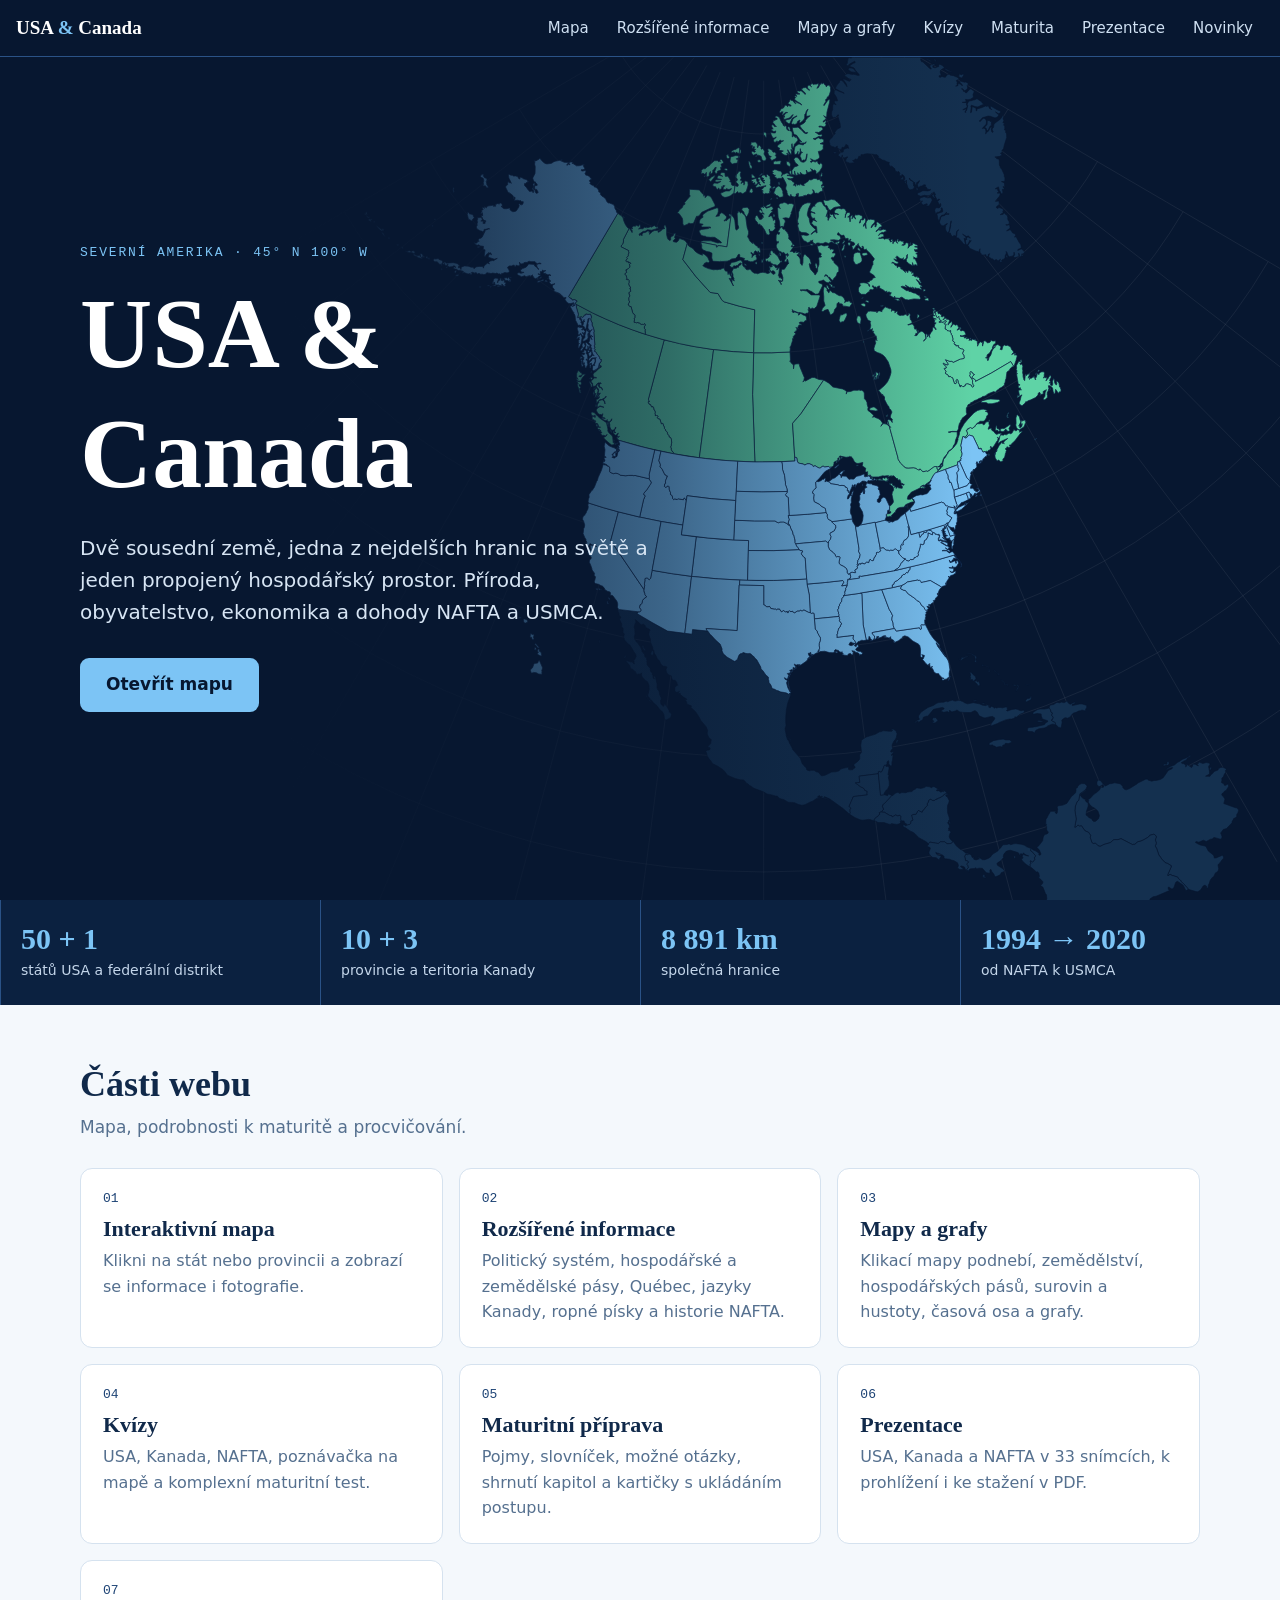
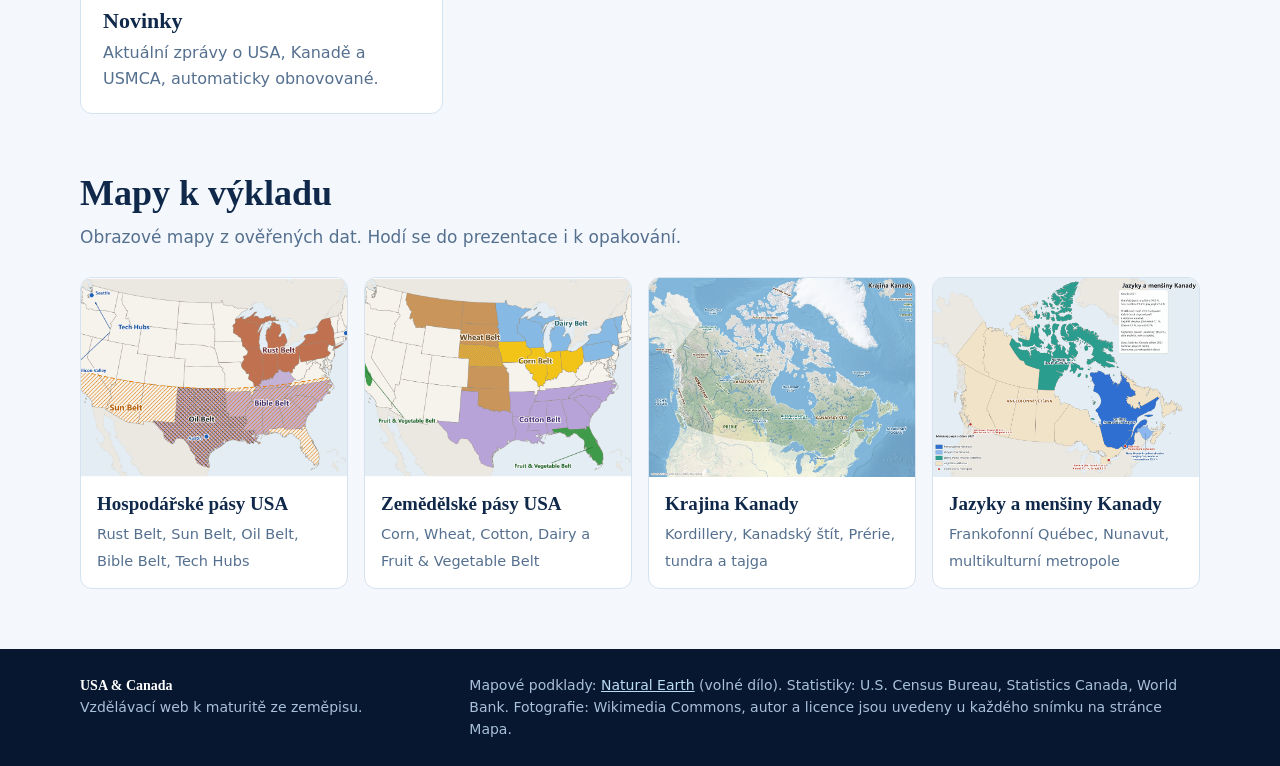
==== commit fd7a2a37: "Prezentace na webu, mapy Kanady, mobilni menu a dlouhe maturitni odpovedi - nova stranka Prezentace " ====
--- a/index.html
+++ b/index.html
@@ -4,6 +4,11 @@
 <meta charset="utf-8"><meta name="viewport" content="width=device-width,initial-scale=1">
 <title>USA &amp; Canada | Geografie Severní Ameriky</title>
 <meta name="description" content="Vzdělávací web o USA, Kanadě a dohodách NAFTA a USMCA: prezentace, interaktivní mapa, kvízy a maturitní příprava.">
+<meta property="og:title" content="USA &amp; Canada | Geografie Severní Ameriky">
+<meta property="og:description" content="Vzdělávací web k maturitě ze zeměpisu: interaktivní mapa, mapy pásů, kvízy a maturitní příprava.">
+<meta property="og:image" content="https://tondazajic08.github.io/zemepis/assets/mapy/pasy-prumysl.png">
+<meta property="og:url" content="https://tondazajic08.github.io/zemepis/">
+<link rel="icon" href="assets/favicon.svg" type="image/svg+xml">
 <link rel="stylesheet" href="css/style.css">
 </head>
 <body>
@@ -30,11 +35,22 @@
       <p class="lead">Mapa, podrobnosti k maturitě a procvičování.</p>
       <div class="cards">
         <a class="card" href="mapa.html"><span class="n">01</span><h3>Interaktivní mapa</h3><p>Klikni na stát nebo provincii a zobrazí se informace i fotografie.</p></a>
-        <a class="card" href="rozsirene.html"><span class="n">02</span><h3>Rozšířené informace</h3><p>Politický systém, zemědělské pásy, Québec, ropné písky a historie NAFTA.</p></a>
-        <a class="card" href="prehled.html"><span class="n">03</span><h3>Mapy a grafy</h3><p>Tematické mapy podnebí, zemědělství, surovin a hustoty, časová osa a grafy.</p></a>
+        <a class="card" href="rozsirene.html"><span class="n">02</span><h3>Rozšířené informace</h3><p>Politický systém, hospodářské a zemědělské pásy, Québec, jazyky Kanady, ropné písky a historie NAFTA.</p></a>
+        <a class="card" href="prehled.html"><span class="n">03</span><h3>Mapy a grafy</h3><p>Klikací mapy podnebí, zemědělství, hospodářských pásů, surovin a hustoty, časová osa a grafy.</p></a>
         <a class="card" href="kvizy.html"><span class="n">04</span><h3>Kvízy</h3><p>USA, Kanada, NAFTA, poznávačka na mapě a komplexní maturitní test.</p></a>
         <a class="card" href="maturita.html"><span class="n">05</span><h3>Maturitní příprava</h3><p>Pojmy, slovníček, možné otázky, shrnutí kapitol a kartičky s ukládáním postupu.</p></a>
-        <a class="card" href="novinky.html"><span class="n">06</span><h3>Novinky</h3><p>Aktuální zprávy o USA, Kanadě a USMCA, automaticky obnovované.</p></a>
+        <a class="card" href="prezentace.html"><span class="n">06</span><h3>Prezentace</h3><p>USA, Kanada a NAFTA v 33 snímcích, k prohlížení i ke stažení v PDF.</p></a>
+        <a class="card" href="novinky.html"><span class="n">07</span><h3>Novinky</h3><p>Aktuální zprávy o USA, Kanadě a USMCA, automaticky obnovované.</p></a>
+      </div>
+    </section>
+    <section class="sec">
+      <h2>Mapy k výkladu</h2>
+      <p class="lead">Obrazové mapy z ověřených dat. Hodí se do prezentace i k opakování.</p>
+      <div class="gallery">
+        <a href="rozsirene.html#h-pasy"><img src="assets/mapy/pasy-prumysl.png" width="2000" height="1303" loading="lazy" alt="Mapa hospodářských pásů USA"><span><b>Hospodářské pásy USA</b><small>Rust Belt, Sun Belt, Oil Belt, Bible Belt, Tech Hubs</small></span></a>
+        <a href="rozsirene.html#pasy"><img src="assets/mapy/pasy-zemedelstvi.png" width="2000" height="1303" loading="lazy" alt="Mapa zemědělských pásů USA"><span><b>Zemědělské pásy USA</b><small>Corn, Wheat, Cotton, Dairy a Fruit &amp; Vegetable Belt</small></span></a>
+        <a href="rozsirene.html#stit"><img src="assets/mapy/kanada-krajina.jpg" width="2000" height="1492" loading="lazy" alt="Krajina Kanady na snímku reliéfu"><span><b>Krajina Kanady</b><small>Kordillery, Kanadský štít, Prérie, tundra a tajga</small></span></a>
+        <a href="rozsirene.html#c-demo"><img src="assets/mapy/kanada-jazyky.png" width="2000" height="1492" loading="lazy" alt="Mapa jazyků a menšin Kanady"><span><b>Jazyky a menšiny Kanady</b><small>Frankofonní Québec, Nunavut, multikulturní metropole</small></span></a>
       </div>
     </section>
   </div>
--- a/css/style.css
+++ b/css/style.css
@@ -234,6 +234,32 @@
 .legend span:not([class]) i,.legend span[class=""] i{background:#fff}
 .tmap{background:var(--navy-950);border-radius:12px;padding:12px;margin-top:10px}
 .tmap svg{max-height:calc(100vh - 230px)}
+.tmwrap{display:grid;grid-template-columns:minmax(0,1fr) 340px;gap:16px;margin-top:12px;align-items:start}
+.tmtools{display:flex;gap:6px;align-items:center;font-size:14px;color:var(--muted);margin-bottom:6px;flex-wrap:wrap}
+.tmtools button{background:#fff;border:1px solid var(--line);border-radius:7px;padding:3px 11px;color:var(--ink);font-size:14px}
+.tmtools button[aria-pressed=true]{background:var(--navy-900);color:#fff;border-color:var(--navy-900)}
+.tmwrap .tmap{margin-top:0}
+.tmpanel{background:#fff;border:1px solid var(--line);border-radius:12px;padding:18px 20px;position:sticky;top:72px;max-height:calc(100vh - 90px);overflow:auto}
+.tmpanel h2{font-size:24px;margin-bottom:6px}.tmpanel h3{font-size:22px;margin:4px 0 8px}.tmpanel h4{margin:14px 0 4px;font-size:16px}
+.tmpanel ul{padding-left:20px;margin:0}.tmpanel li{margin-bottom:6px;font-size:15.5px}
+.tmpanel p{font-size:16px;margin:0 0 10px}
+.tmpanel .back{background:none;border:0;color:var(--navy-700);padding:0;margin-bottom:8px;font-size:14px}
+.small{font-size:13.5px}
+.sw.c1,.sw.c2,.sw.c3,.sw.c4,.sw.c5,.sw.s1,.sw.s2,.sw.s3,.sw.s4,.sw.s5{background:var(--f);outline:1px solid #8fa9c6}
+.atlas .fhit{fill:none;stroke:transparent;pointer-events:stroke;cursor:pointer;vector-effect:non-scaling-stroke}
+.atlas .flab,.atlas .fpt{cursor:pointer}
+.atlas text.t-river{fill:#bfe9ff;font-style:italic}
+.atlas .ln.river{stroke-width:2.5}
+.atlas .ln.on{stroke:#fff!important;stroke-width:6}
+.atlas .fpt.on{fill:#fff;r:1.1}
+.atlas text.on{fill:var(--c2)}
+.atlas .fpt.off{opacity:.2}
+.atlas .rg.sel{fill:#fff}
+.legend.clickable button{background:none;border:1px solid transparent;color:#d7e5f4;border-radius:6px;padding:2px 6px;font-size:inherit}
+.legend.clickable button:hover{border-color:#5a7ea8}
+.legend.clickable button[aria-pressed=true]{border-color:var(--c2);color:#fff}
+.legend button:not([class]) i,.legend button[class=""] i{background:#fff}
+.legend .s1 i,.legend .s2 i,.legend .s3 i,.legend .s4 i,.legend .s5 i{outline:1px solid #8fb2d6}
 .filters.light button{background:#fff;color:var(--ink);border-color:var(--line)}
 .filters.light button[aria-pressed=true]{background:var(--navy-900);color:#fff;border-color:var(--navy-900)}
 .muted{color:var(--muted)}
@@ -277,6 +303,8 @@
   .panel{position:static;max-height:none;border-left:0;border-top:1px solid var(--line-dark)}
   #map svg{max-height:none}
   .layout{grid-template-columns:1fr;gap:10px}
+  .tmwrap{grid-template-columns:1fr}
+  .tmpanel{position:static;max-height:none}
   .toc{position:static;background:#fff;border:1px solid var(--line);border-radius:10px;padding:6px 16px 14px}
   .stats{grid-template-columns:1fr 1fr}
   .hero:after{background:rgba(7,23,48,.68)}
@@ -299,3 +327,81 @@
   dl.terms{grid-template-columns:1fr}
   .cards{grid-template-columns:1fr}
 }
+
+.mapfig{margin:18px 0 14px}
+.mapfig img{width:100%;height:auto;display:block;border:1px solid var(--line);border-radius:10px;background:#fff}
+.mapfig a{display:block}
+.mapfig a:focus-visible{outline:3px solid var(--sky);outline-offset:3px;border-radius:10px}
+.mapfig figcaption{font-size:14px;color:var(--muted);margin-top:6px;line-height:1.45}
+
+/* Navigace: tlačítko Menu na mobilu, obsah stránky Rozšířené informace, galerie map */
+.top .links{display:flex;align-items:center;gap:6px}
+.top .menu{display:none;align-items:center;gap:8px;background:var(--navy-800);color:#fff;border:1px solid var(--line-dark);border-radius:8px;height:38px;padding:0 13px;font:600 15px var(--sans,inherit)}
+.top .menu span,.top .menu span:before,.top .menu span:after{display:block;width:16px;height:2px;background:currentColor;border-radius:2px;position:relative}
+.top .menu span:before,.top .menu span:after{content:"";position:absolute;left:0}
+.top .menu span:before{top:-5px}.top .menu span:after{top:5px}
+.top .menu:focus-visible,.top a:focus-visible{outline:2px solid var(--sky);outline-offset:2px}
+.foot{display:grid;grid-template-columns:minmax(0,1fr) minmax(0,2fr);gap:24px;line-height:1.55}
+.foot b{color:#fff;font-family:var(--serif)}
+.foot a{color:#bcdcf6}
+.layout>article{min-width:0}
+.gallery{display:grid;grid-template-columns:repeat(auto-fill,minmax(250px,1fr));gap:16px}
+.gallery a{display:block;background:#fff;border:1px solid var(--line);border-radius:12px;overflow:hidden;text-decoration:none;transition:border-color .15s,transform .15s}
+.gallery a:hover{border-color:var(--navy-700);transform:translateY(-2px)}
+.gallery img{display:block;width:100%;height:auto;aspect-ratio:4/3;object-fit:cover;object-position:center;background:var(--paper)}
+.gallery span{display:block;padding:12px 16px 14px}
+.gallery b{display:block;font-family:var(--serif);font-size:19px;color:var(--ink)}
+.gallery small{color:var(--muted);font-size:14.5px}
+@media (max-width:900px){
+  .layout{grid-template-columns:minmax(0,1fr)}
+  .toc{display:flex;flex-wrap:wrap;gap:6px 6px;padding:12px 14px}
+  .toc b{flex-basis:100%;margin:6px 0 0}
+  .toc a{display:inline-block;background:var(--paper);border:1px solid var(--line);border-radius:99px;padding:3px 10px;font-size:14px}
+  .foot{grid-template-columns:1fr;gap:10px}
+}
+@media (max-width:760px){
+  .top nav{flex-wrap:wrap;height:auto;min-height:56px;padding:9px 16px;overflow:visible}
+  .top .menu{display:inline-flex}
+  .top .links{display:none;flex-basis:100%;flex-direction:column;align-items:stretch;gap:2px;padding:8px 0 4px}
+  .top nav.open .links{display:flex}
+  .top a.l{padding:10px 12px;font-size:16px}
+}
+
+/* Maturitní otázky: dlouhé odpovědi */
+.qtools{display:flex;gap:8px;margin:0 0 14px}
+.qtools button{background:#fff;border:1px solid var(--line);border-radius:8px;padding:7px 14px;font:600 14px var(--sans);color:var(--navy-700);cursor:pointer}
+.qtools button:hover{border-color:var(--navy-700)}
+details.ans summary{font-weight:600}
+details.ans .qn{color:var(--navy-700);font-variant-numeric:tabular-nums;margin-right:2px}
+details.ans>div{padding:2px 22px 18px;color:#24405f;max-width:78ch;line-height:1.65}
+details.ans h4{font-family:var(--serif);font-size:18px;color:var(--ink);margin:18px 0 6px}
+details.ans p{margin:0 0 10px}
+details.ans ul{margin:0 0 10px;padding-left:22px}
+details.ans li{margin-bottom:5px}
+details.ans p:last-child{margin-top:16px;padding:10px 14px;background:var(--sky-soft);border-radius:8px}
+
+/* Prezentace: prohlížeč snímků */
+.deckview{padding-top:28px}
+.viewer{margin:0;background:var(--navy-950);border-radius:14px;overflow:hidden;box-shadow:0 10px 30px rgba(7,23,48,.18)}
+.stagebox{position:relative;background:#000;aspect-ratio:16/9;max-width:100%}
+.stagebox img{display:block;width:100%;height:100%;object-fit:contain;cursor:pointer}
+.stagebox:fullscreen{display:flex;align-items:center;justify-content:center;aspect-ratio:auto}
+.stagebox .nav{position:absolute;top:50%;transform:translateY(-50%);width:52px;height:52px;border-radius:50%;border:0;background:rgba(7,23,48,.55);color:#fff;font-size:34px;line-height:1;cursor:pointer;display:grid;place-items:center;padding:0 0 4px}
+.stagebox .nav:hover{background:rgba(7,23,48,.85)}
+.stagebox .nav:focus-visible{outline:3px solid var(--sky);outline-offset:2px}
+.stagebox .prev{left:14px}.stagebox .next{right:14px}
+.vbar{display:flex;align-items:center;gap:14px;flex-wrap:wrap;padding:12px 16px;color:#dce9f6}
+.vbar .count{font:600 15px var(--sans);font-variant-numeric:tabular-nums;min-width:64px}
+.vbar .progress{flex:1;min-width:120px;height:5px;background:var(--navy-700);border-radius:9px;overflow:hidden}
+.vbar .progress i{display:block;height:100%;width:0;background:var(--sky);transition:width .2s}
+.vbar button,.vbar .dl{background:var(--navy-800);color:#fff;border:1px solid var(--line-dark);border-radius:8px;padding:8px 14px;font:600 14px var(--sans);text-decoration:none;cursor:pointer}
+.vbar .dl{background:var(--sky);color:var(--navy-950);border-color:var(--sky)}
+.vbar button:focus-visible,.vbar .dl:focus-visible{outline:2px solid var(--sky);outline-offset:2px}
+.thumbh{font-size:26px;margin:34px 0 12px}
+.thumbs{display:grid;grid-template-columns:repeat(auto-fill,minmax(160px,1fr));gap:12px}
+.thumbs button{position:relative;padding:0;border:2px solid transparent;border-radius:9px;overflow:hidden;background:var(--navy-900);cursor:pointer}
+.thumbs button img{display:block;width:100%;height:auto;aspect-ratio:16/9}
+.thumbs button span{position:absolute;left:6px;bottom:6px;background:rgba(7,23,48,.8);color:#fff;font:600 12px var(--sans);border-radius:5px;padding:1px 7px}
+.thumbs button[aria-current]{border-color:var(--sky)}
+.thumbs button:focus-visible{outline:3px solid var(--navy-700);outline-offset:2px}
+@media (max-width:760px){.stagebox .nav{width:40px;height:40px;font-size:26px}.vbar{gap:10px}.vbar .progress{order:5;flex-basis:100%}}
